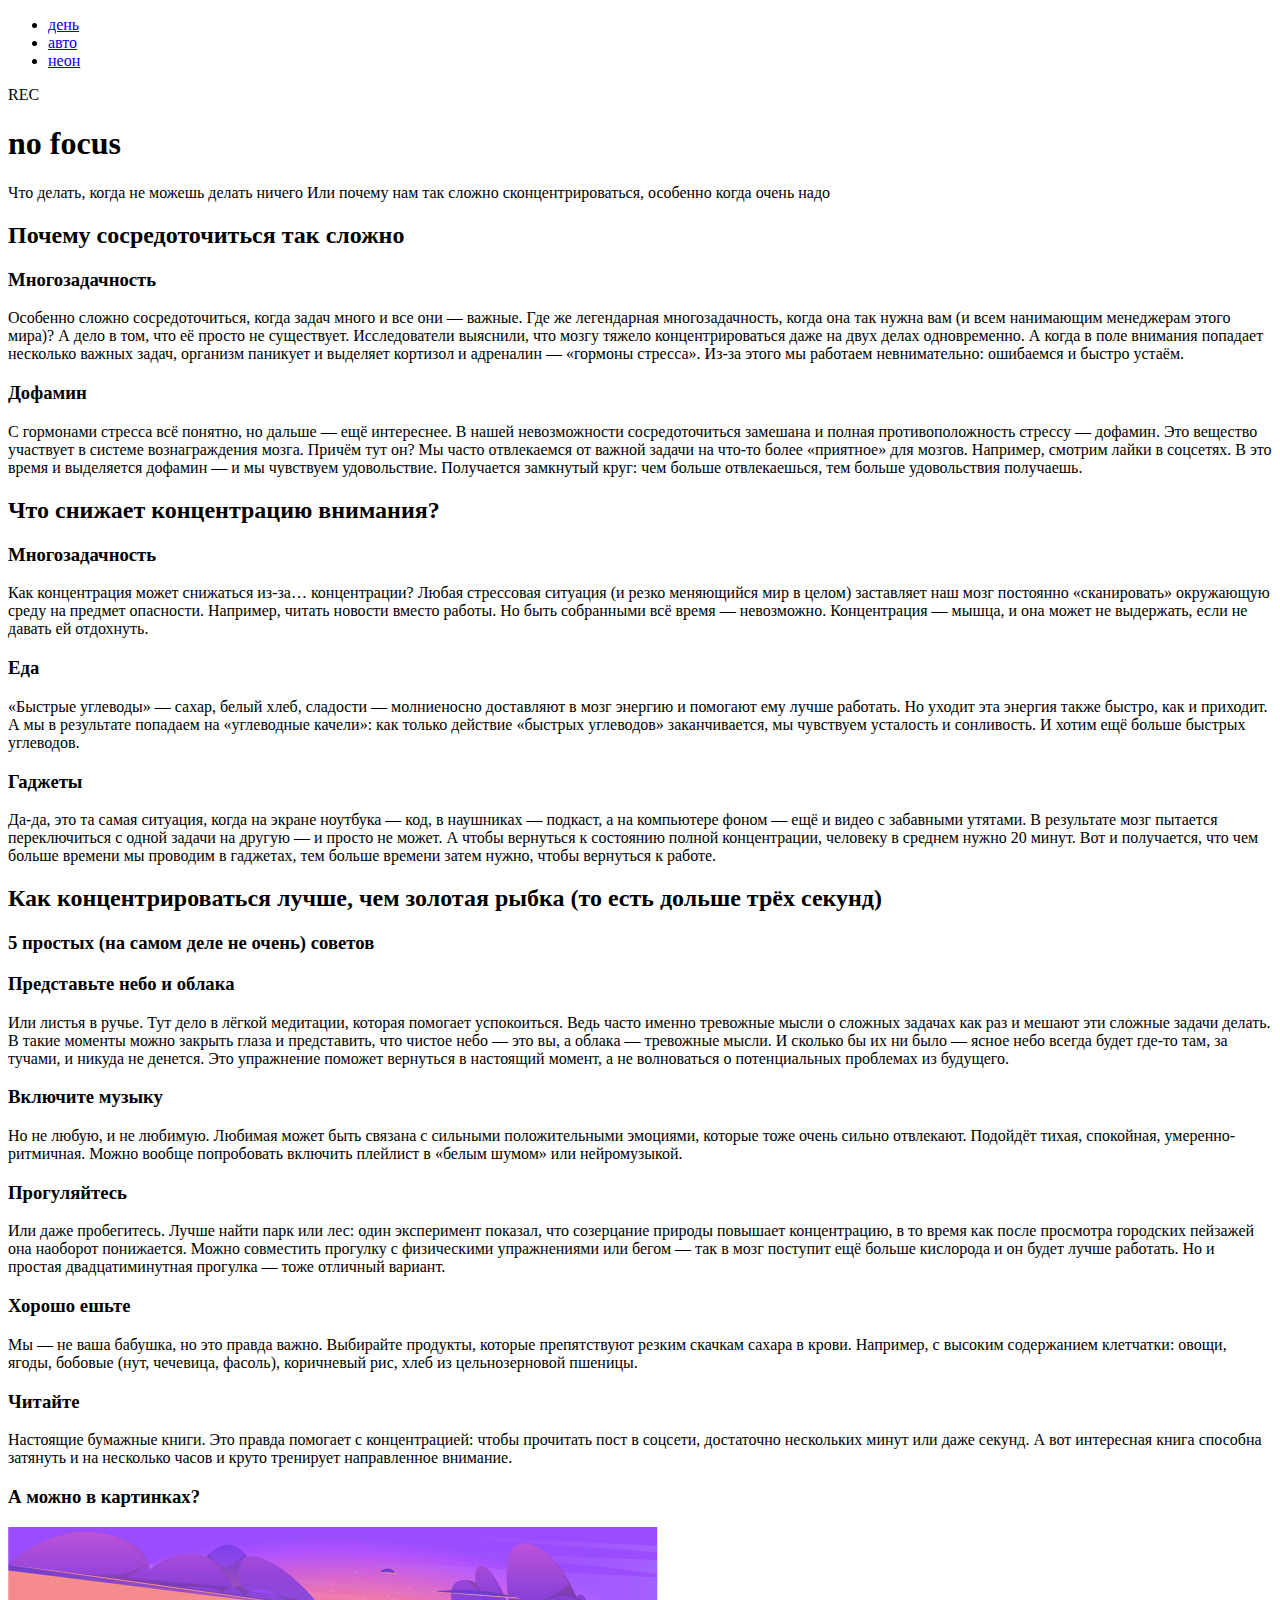
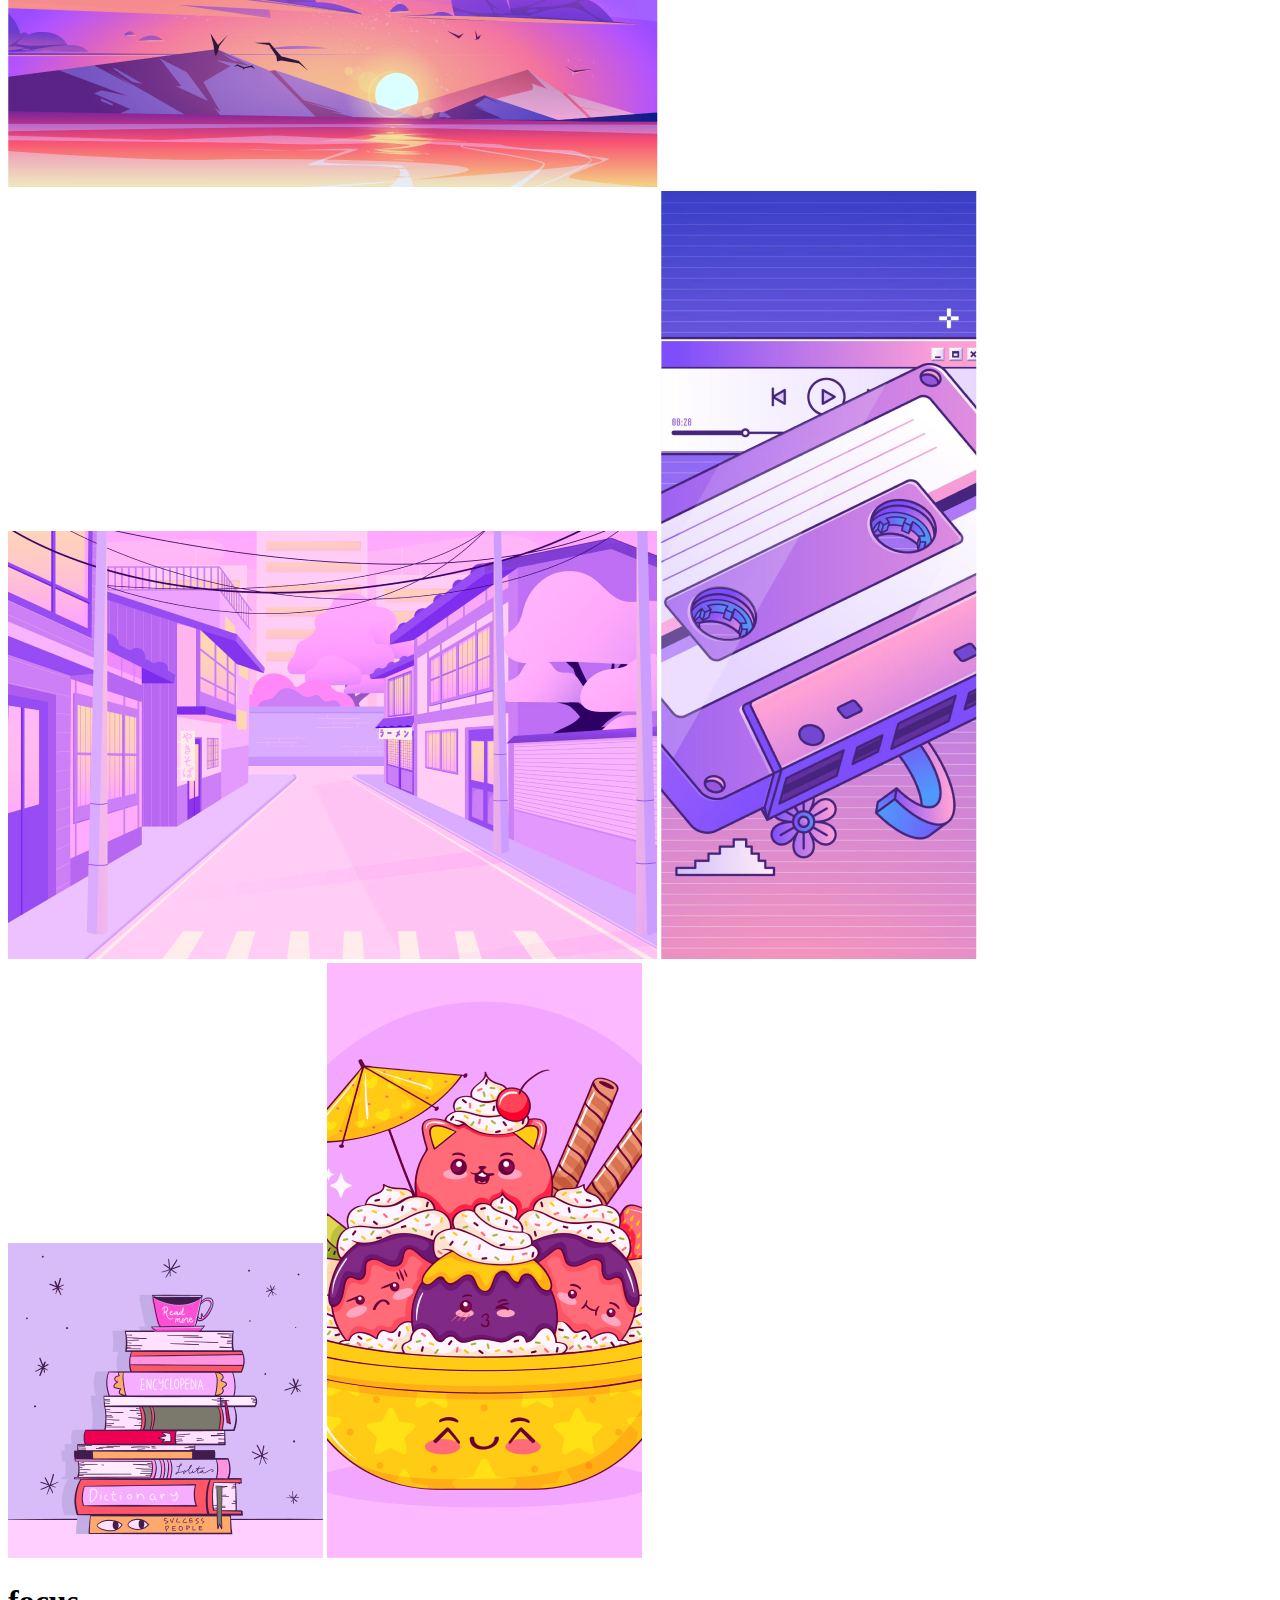
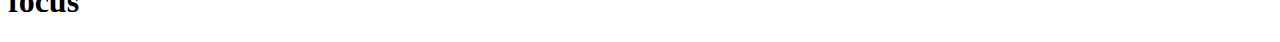
==== source/index.html @ ade1fa84 "add_html_tags" ====
<!DOCTYPE html>
<html lang="ru">
<head>
    <meta charset="UTF-8">
    <meta name="viewport" content="width=device-width, initial-scale=1.0">
    <title>nofocus_main_paiper</title>
  <link rel="stylesheet" href="./style/main_style.css">
</head>
<body>
    <header>
        <div class="header_container">
            <div class="navigathion_container">
                <div class="zero"></div>
                <nav>
                    <ul class="navigathion-conteiner-link">
                        <li class="navigathion-link">
                            <a href="#">день</a>
                        </li>
                        <li class="navigathion-link">
                            <a href="#">авто</a>
                        </li>
                        <li class="navigathion-link">
                            <a href="#">неон</a>
                        </li>
                    </ul>
                </nav>
                <div class="bulb">
                    <p class="bulb-text">REC</p>
                    <div class="bulb-ellips"></div>
                </div>
            </div>
            <div class="title">
                <div class="title-focus h1">
                    <h1>no focus</h1>
                </div>
                <div class="title-text">
                    <p>Что делать, когда не можешь делать ничего Или почему нам так сложно сконцентрироваться, особенно когда очень надо</p>
                </div>
            </div>
        </div>
    </header>

    <main class="why">
        <div class="why_container">
            <div class="title-why h2 titile-block">
                <h2>Почему сосредоточиться так сложно</h2>
            </div>
            <div class="block-row-container">
                <div class="block-row">
                    <div class="h3">
                        <h3>Многозадачность</h3>
                    </div>
                    <div class="text">
                        <p>
                            Особенно сложно сосредоточиться, когда задач много и все они — важные. Где же легендарная многозадачность, когда она так нужна вам (и всем нанимающим менеджерам этого мира)? А дело в том, что её просто не существует. Исследователи выяснили, что мозгу тяжело концентрироваться даже на двух делах одновременно. А когда в поле внимания попадает несколько важных задач, организм паникует и выделяет кортизол и адреналин — «гормоны стресса». Из-за этого мы работаем невнимательно: ошибаемся и быстро устаём.
                        </p>
                    </div>
                </div>
                <div class="block-row">
                    <div class="h3">
                        <h3>Дофамин</h3>
                    </div>
                    <div class="text">
                        <p>С гормонами стресса всё понятно, но дальше — ещё интереснее. В нашей невозможности сосредоточиться замешана и полная противоположность стрессу — дофамин. Это вещество участвует в системе вознаграждения мозга. Причём тут он? Мы часто отвлекаемся от важной задачи на что-то более «приятное» для мозгов. Например, смотрим лайки в соцсетях. В это время и выделяется дофамин — и мы чувствуем удовольствие. Получается замкнутый круг: чем больше отвлекаешься, тем больше удовольствия получаешь.</p>
                    </div>
                </div>
            </div>
        </div>

    </main>


    <section class="cause">
        <div class="cause_container">
            <div class="title-cause h2">
                <h2>Что снижает концентрацию внимания?</h2>
            </div>
            <div class="block-column-container">
                <div class="block-column">
                    <div class="h3">
                        <h3>Многозадачность</h3>
                    </div>
                    <div class="text">
                        <p>Как концентрация может снижаться из-за… концентрации? Любая стрессовая ситуация (и резко меняющийся мир в целом) заставляет наш мозг постоянно «сканировать» окружающую среду на предмет опасности. Например, читать новости вместо работы. Но быть собранными всё время — невозможно. Концентрация — мышца, и она может не выдержать, если не давать ей отдохнуть.</p>
                    </div>
                </div>
                <div class="block-column">
                    <div class="h3">
                        <h3>Еда</h3>
                    </div>
                    <div class="text">
                        <p>«Быстрые углеводы» — сахар, белый хлеб, сладости — молниеносно доставляют в мозг энергию и помогают ему лучше работать. Но уходит эта энергия также быстро, как и приходит. А мы в результате попадаем на «углеводные качели»: как только действие «быстрых углеводов» заканчивается, мы чувствуем усталость и сонливость. И хотим ещё больше быстрых углеводов.</p>
                    </div>
                </div>
                <div class="block-column">
                    <div class="h3">
                        <h3>Гаджеты</h3>
                    </div>
                    <div class="text">
                        <p>Да-да, это та самая ситуация, когда на экране ноутбука — код, в наушниках — подкаст, а на компьютере фоном — ещё и видео с забавными утятами. В результате мозг пытается переключиться с одной задачи на другую — и просто не может. А чтобы вернуться к состоянию полной концентрации, человеку в среднем нужно 20 минут. Вот и получается, что чем больше времени мы проводим в гаджетах, тем больше времени затем нужно, чтобы вернуться к работе.</p>
                    </div>
                </div>
            </div>
        </div>
    </section>

    <section class="how">
        <div class="how_container">
            <div class="title-how h2 titile-block">
                <h2>Как концентрироваться лучше, чем золотая рыбка (то есть дольше трёх секунд)</h2>
            </div>
            <div class="block-row-container">
                <div class="adviсe h3 ">
                    <h3>5 простых (на самом деле не очень) советов</h3>
                </div>
                <div class="block-row">
                    <div class="h3">
                        <h3>Представьте небо и облака</h3>
                    </div>
                    <div class="text">
                        <p>Или листья в ручье. Тут дело в лёгкой медитации, которая помогает успокоиться. Ведь часто именно тревожные мысли о сложных задачах как раз и мешают эти сложные задачи делать. В такие моменты можно закрыть глаза и представить, что чистое небо — это вы, а облака — тревожные мысли. И сколько бы их ни было — ясное небо всегда будет где-то там, за тучами, и никуда не денется. Это упражнение поможет вернуться в настоящий момент, а не волноваться о потенциальных проблемах из будущего.</p>
                    </div>
                </div>
                <div class="block-row">
                    <div class="h3">
                        <h3>Включите музыку</h3>
                    </div>
                    <div class="text">
                        <p>Но не любую, и не любимую. Любимая может быть связана с сильными положительными эмоциями, которые тоже очень сильно отвлекают. Подойдёт тихая, спокойная, умеренно-ритмичная. Можно вообще попробовать включить плейлист в «белым шумом» или нейромузыкой.</p>
                    </div>
                </div>
                <div class="block-row">
                    <div class="h3">
                        <h3>Прогуляйтесь</h3>
                    </div>
                    <div class="text">
                        <p>Или даже пробегитесь. Лучше найти парк или лес: один эксперимент показал, что созерцание природы повышает концентрацию, в то время как после просмотра городских пейзажей она наоборот понижается. Можно совместить прогулку с физическими упражнениями или бегом — так в мозг поступит ещё больше кислорода и он будет лучше работать. Но и простая двадцатиминутная прогулка — тоже отличный вариант.</p>
                    </div>
                </div>
                <div class="block-row">
                    <div class="h3">
                        <h3>Хорошо ешьте</h3>
                    </div>
                    <div class="text">
                        <p>Мы — не ваша бабушка, но это правда важно. Выбирайте продукты, которые препятствуют резким скачкам сахара в крови. Например, с высоким содержанием клетчатки: овощи, ягоды, бобовые (нут, чечевица, фасоль), коричневый рис, хлеб из цельнозерновой пшеницы.</p>
                    </div>
                </div>
                <div class="block-row">
                    <div class="h3">
                        <h3>Читайте</h3>
                    </div>
                    <div class="text">
                        <p>Настоящие бумажные книги. Это правда помогает с концентрацией: чтобы прочитать пост в соцсети, достаточно нескольких минут или даже секунд. А вот интересная книга способна затянуть и на несколько часов и круто тренирует направленное внимание.</p>
                    </div>
                </div>
            </div>
        </div>

    </section>



    <section class="gallery">
        <div class=" gallery_container">
            <div class="h3">
                <h3>А можно в картинках?</h3>
            </div>
            <div class="gallery-container-img">
                <img src="./img/gallery_img_1.jpg" alt="">
                <img src="./img/gallery_img_2.jpg" alt="">
                <img src="./img/gallery_img_3.jpg" alt="">
                <img src="./img/gallery_img_4.jpg" alt="">
                <img src="./img/gallery_img_5.jpg" alt="">
            </div>
        </div>
    </section>
    <footer>
        <div class="title_container">
            <div class="title-focus h1">
                <h1>focus</h1>
            </div>
        </div>
    </footer>
</body>
</html>
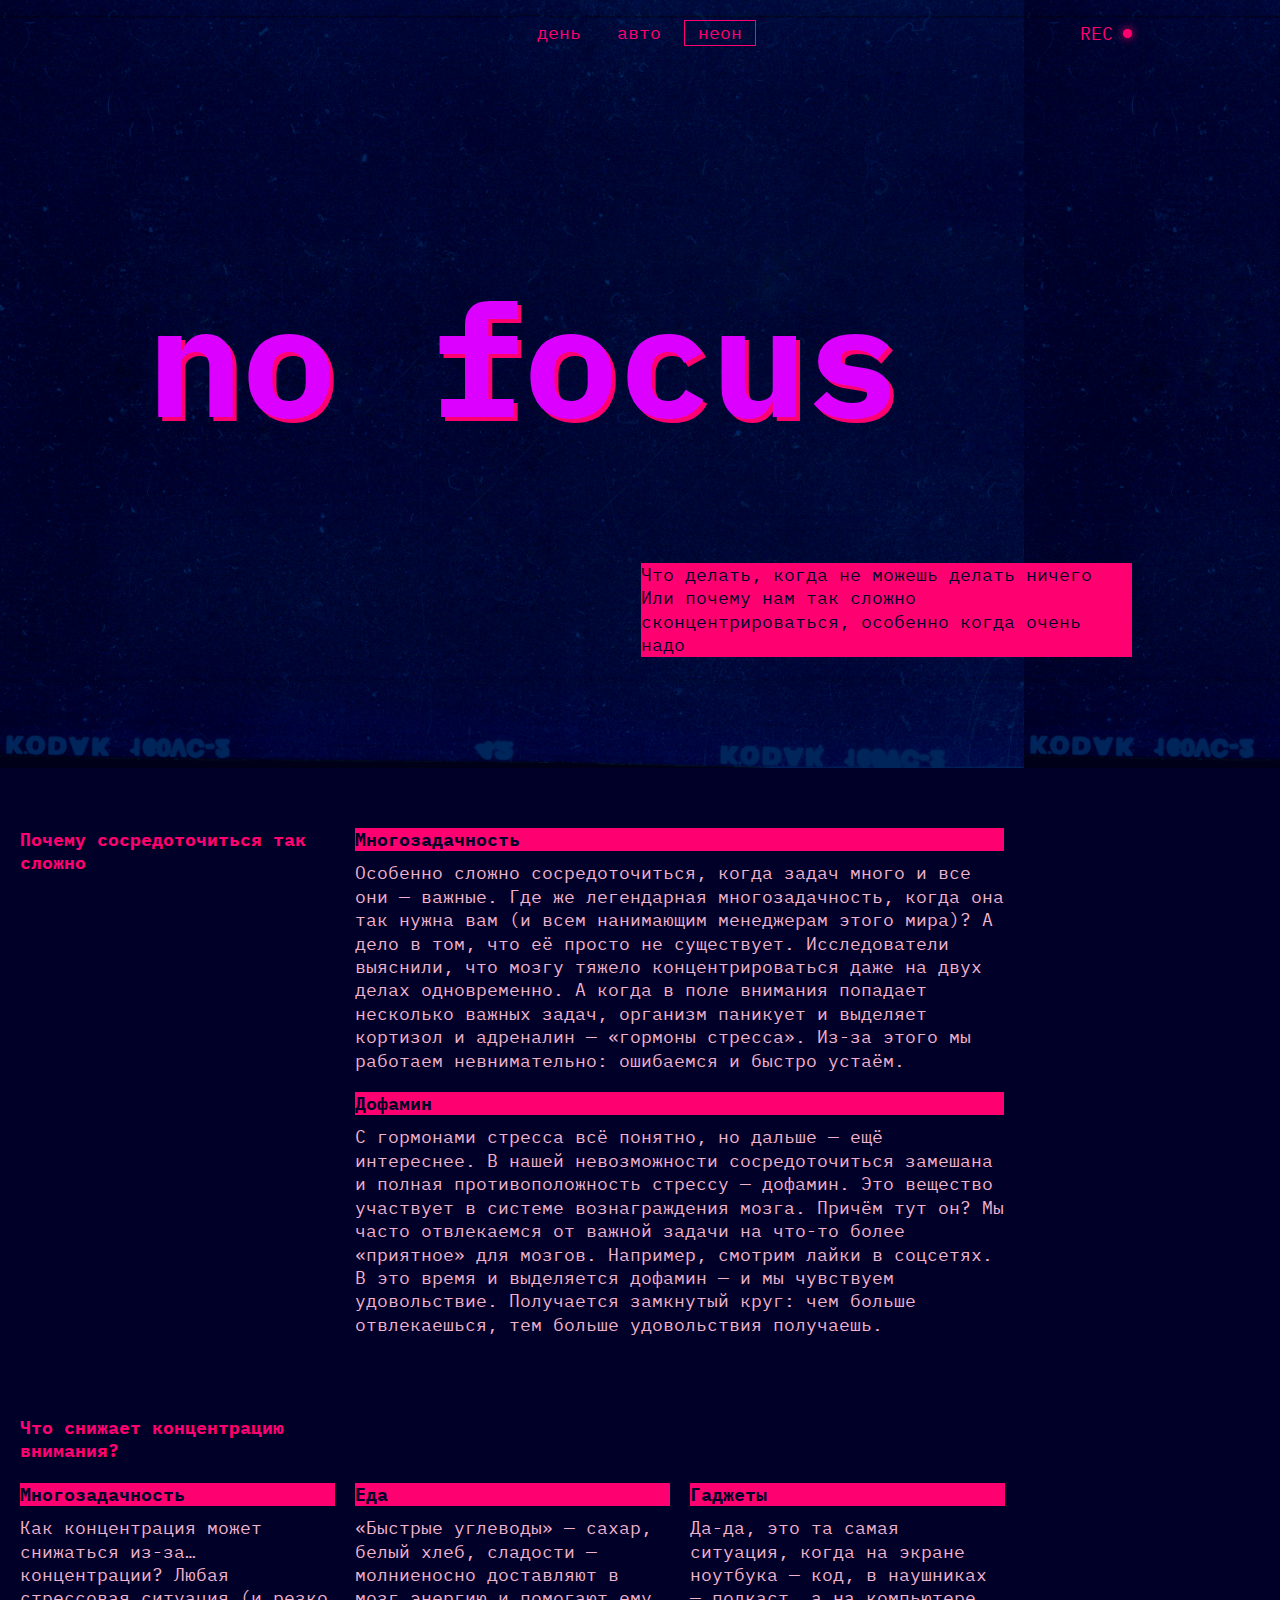
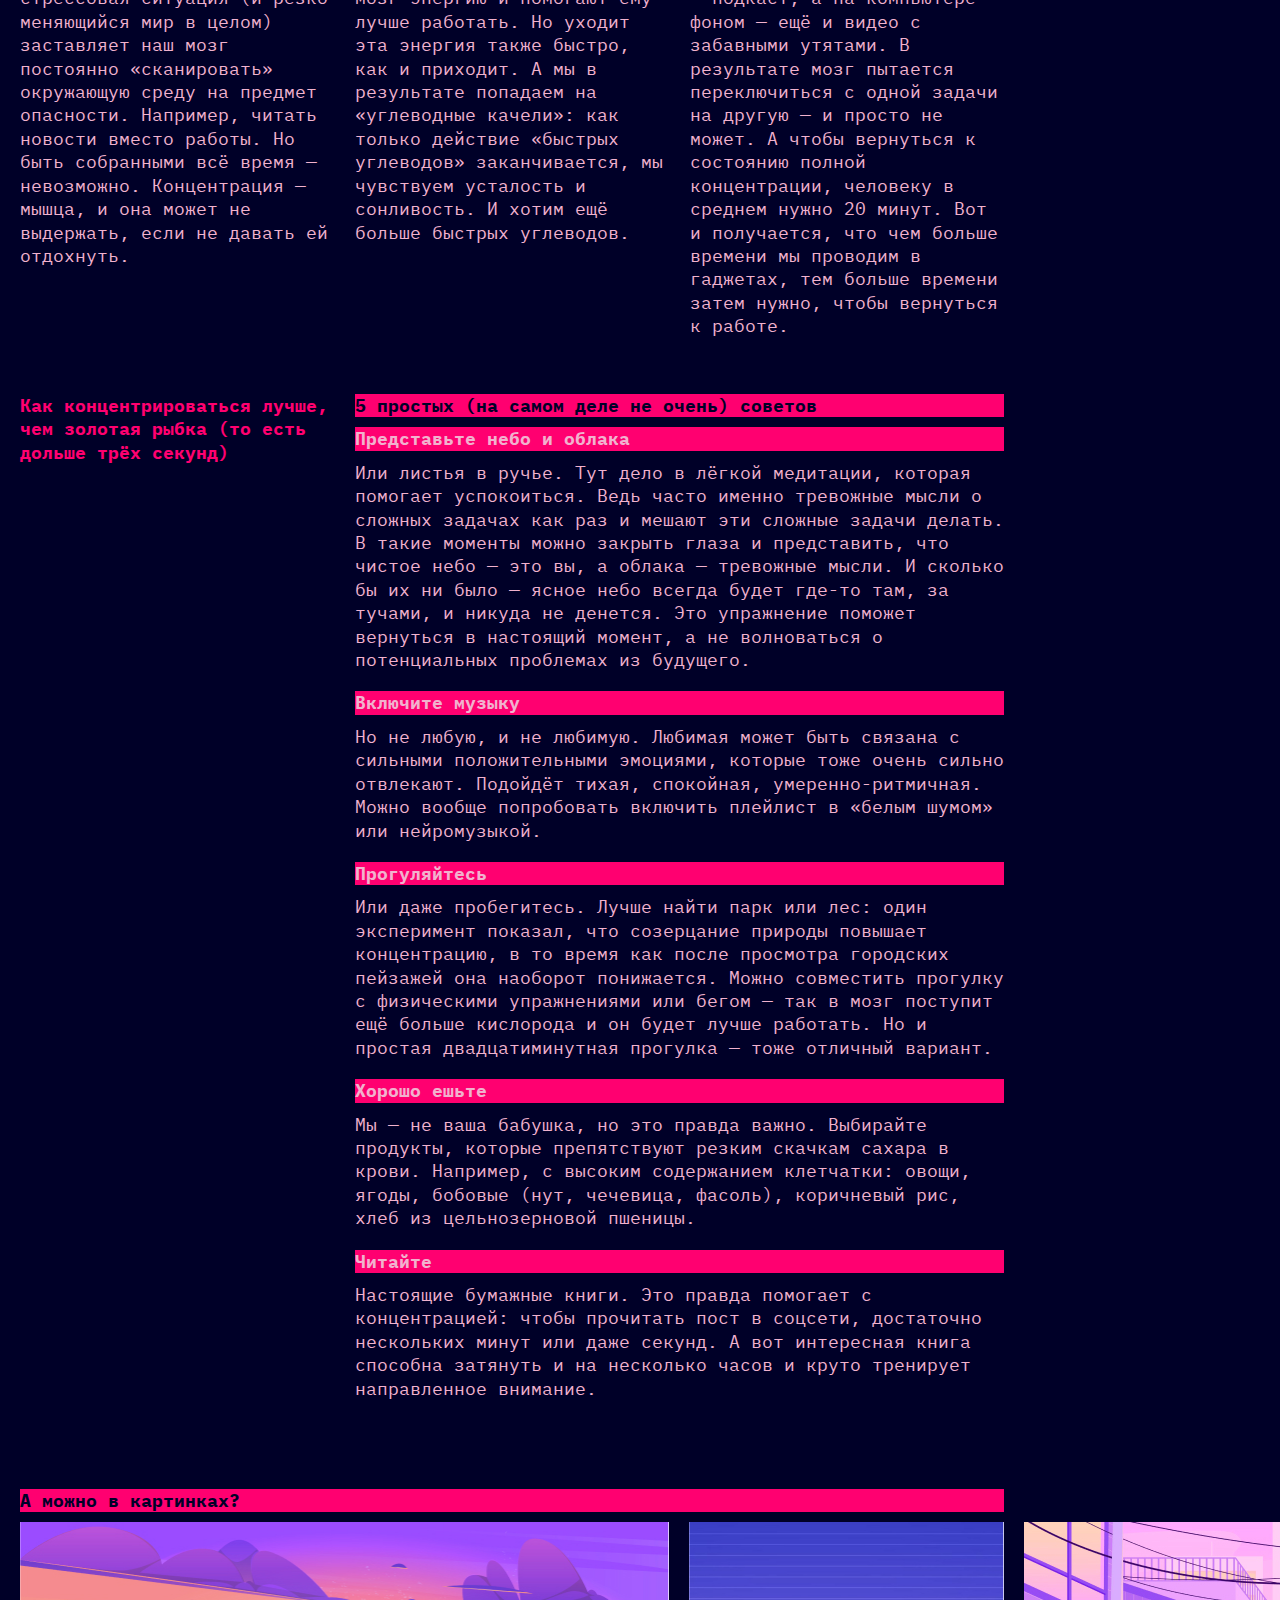
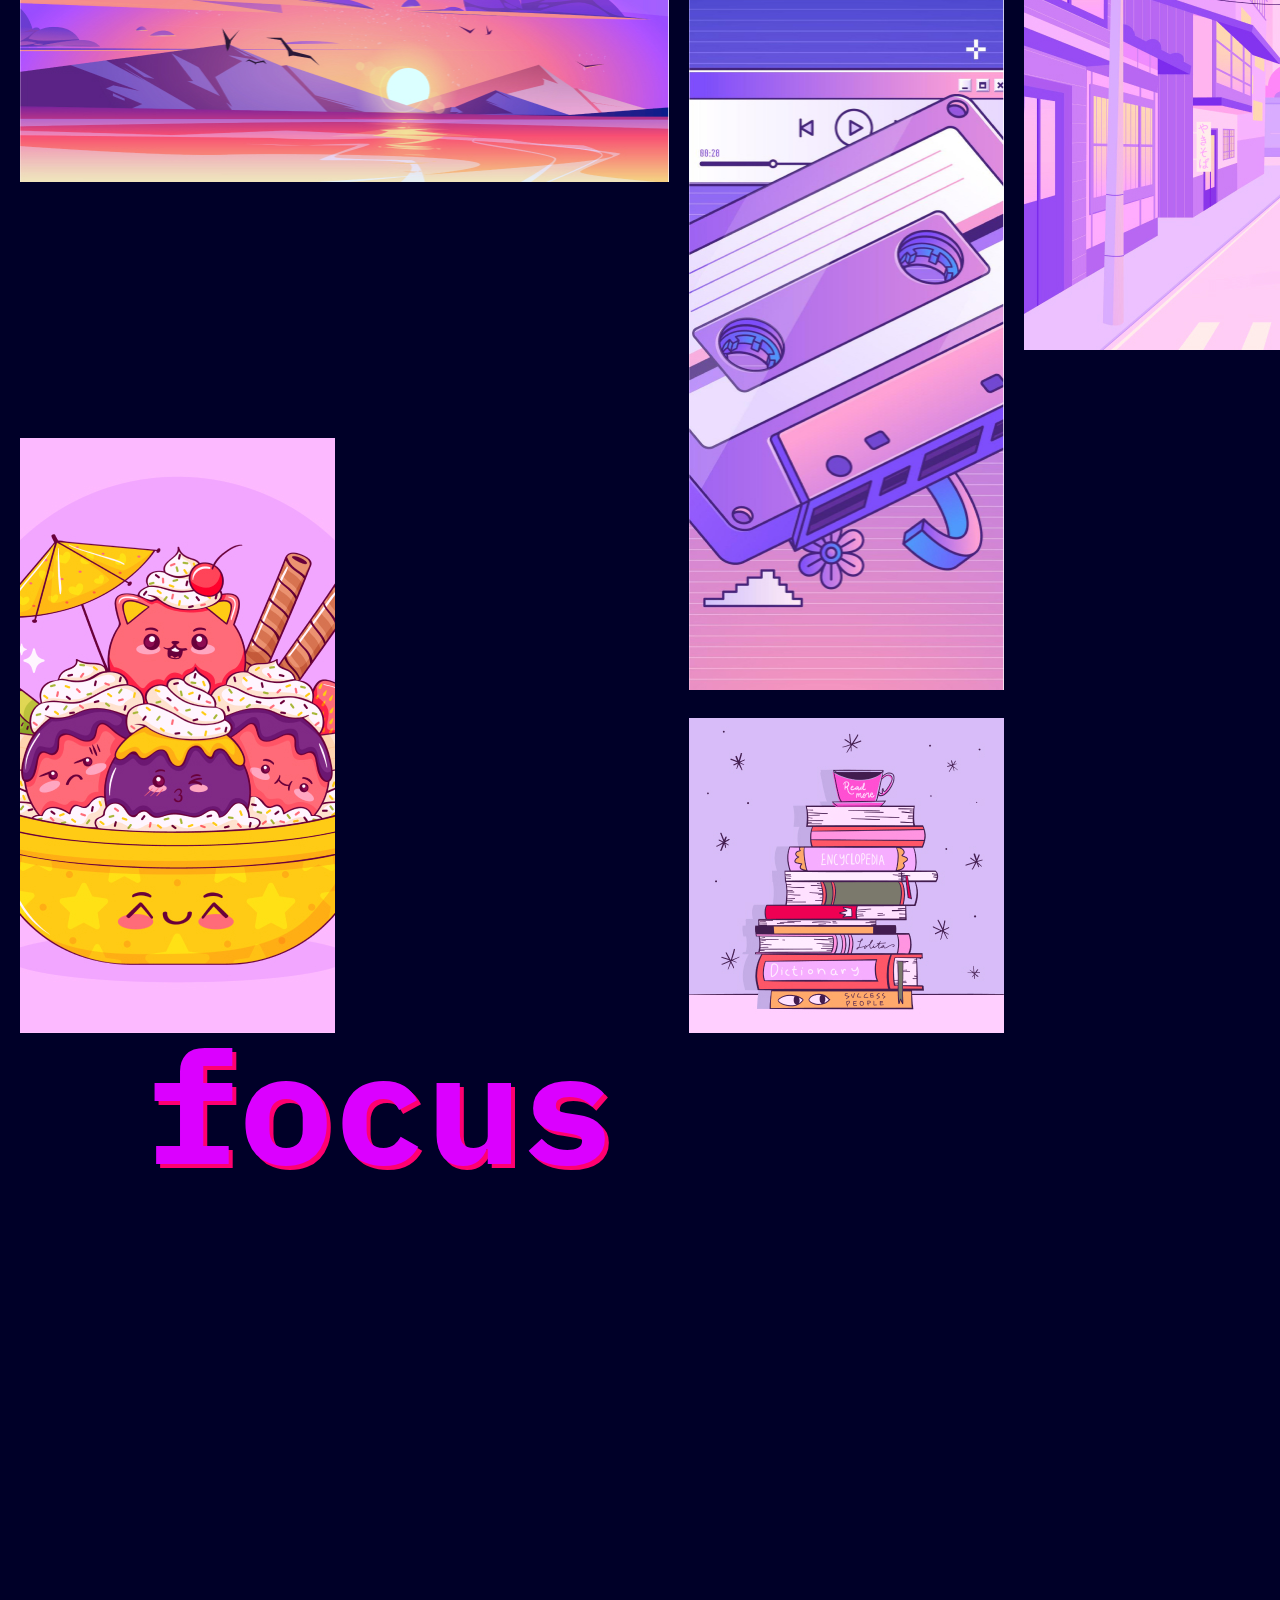
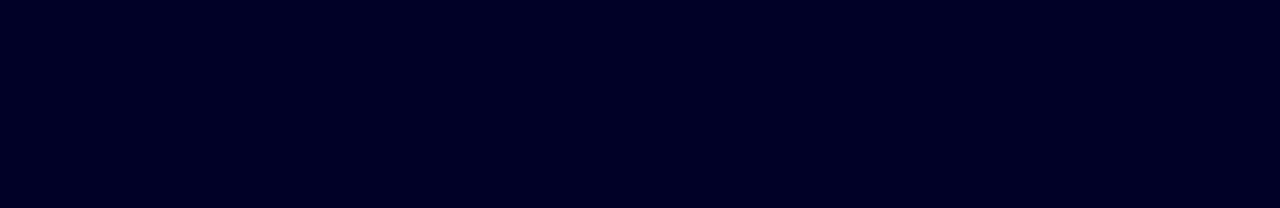
==== commit 157131fd: "add_active_link" ====
--- a/source/index.html
+++ b/source/index.html
@@ -19,7 +19,7 @@
                         <li class="navigathion-link">
                             <a href="#">авто</a>
                         </li>
-                        <li class="navigathion-link">
+                        <li class="navigathion-link active_link ">
                             <a href="#">неон</a>
                         </li>
                     </ul>
--- a/source/style/main_style.css
+++ b/source/style/main_style.css
@@ -0,0 +1,326 @@
+:root {
+    --background-color: #000028;
+    --background-color-title: #FF0070;
+    --text-color-h1: #DB00FF;
+    --text-color-h2: #FF0070;
+    --text-color-h3: #000028;
+    --text-color-p: #F1B2CE;
+  
+  }
+  
+@font-face {
+    font-weight: 700;
+    font-family: IBMPlexMono;
+    src: url("../fonts/IBMPlexMono-Bold.ttf");
+}
+@font-face {
+    font-weight: 400;
+    font-family: IBMPlexMono;
+    src: url("../fonts/IBMPlexMono-Regular.ttf");
+}
+html {
+    margin: 0;
+    padding: 0;
+  } 
+  body {
+    font-family: IBMPlexMono;
+    font-weight: 400;
+    font-size: 18px;
+    
+    line-height: 1.3em;
+    margin: 0;
+    padding: 0;
+    background-color: var(--background-color);
+  }
+  header {
+    display: flex;
+    align-items: center;
+    justify-content: center;
+    width: 100%;
+    height: 768px;
+    background-image: url("../img/cover-image-dark.svg");
+  }
+  .header_container {
+    width: 1024px;
+    height: 100%;
+    padding: 20px;
+    box-sizing: border-box;
+  }
+  .why {
+    width: 100%;
+    max-width: 1024px;
+    height: 608px;
+    padding: 60px 20px 40px 20px;
+    box-sizing: border-box;
+    background-color: var(--background-color);
+  }
+  .cause {
+    width: 1024px;
+    height: 578px;
+    box-sizing: border-box;
+    background-color: var(--background-color);
+    padding: 40px 20px 40px 20px;
+  }
+  .how {
+    width: 100%;
+    max-width: 1024px;
+    height: 1095px;
+    box-sizing: border-box;
+    background-color: var(--background-color);
+    padding: 40px 20px 40px 20px ;
+  }
+  .gallery {
+    width: 1024px;
+    height: 1191px;
+    box-sizing: border-box;
+    background-color: var(--background-color);
+    padding: 40px 20px 40px 20px ;
+  }
+  footer {
+    width: 100%;
+    max-width: 1024px;
+    height: 768px;
+    box-sizing: border-box;
+    background-color: var(--background-color);
+  }
+  
+  ul, li {
+    list-style-type: none;
+    margin: 0;
+    padding: 0;
+    box-sizing: border-box;
+  }
+  a {
+    margin: 0;
+    padding: 0;
+    border: 0;
+    text-decoration: none;
+  }
+  h1 {
+    font-weight: 700;
+    font-size: 157px;
+    line-height: 0.5em;
+    text-shadow: 4px 4px #FF0070;
+    color: var(--text-color-h1);
+    margin: 0;
+    padding: 0;
+  }
+  h2 {
+    font-weight: 700;
+    font-size: 18px;
+    color: var(--text-color-h2);
+    margin: 0;
+    padding: 0;
+  }
+  h3 {
+    font-weight: 700;
+    font-size: 18px;
+    color: var(--text-color-h3);
+    background-color: var(--background-color-title);
+    margin: 0;
+  }
+  p {
+    margin: 0;
+    padding: 0;
+    color: var(--text-color-p);
+    font-size: 18px;
+    font-weight: 400;
+    line-height: 23.4px; /* 130% */
+  }
+  .h3 {
+    padding-bottom: 10px;
+  }
+  .active_link {
+    box-sizing: border-box;
+    border: 1px solid #FF0070;
+
+  }
+  
+  .navigathion_container {
+    display: flex;
+    justify-content: space-between;
+  }
+  .navigathion-conteiner-link {
+    display: flex;
+    gap: 10px;
+  }
+  .navigathion-link {
+    display: inline-flex;
+    height: 26px;
+    justify-content: center;
+    align-items: center;
+    flex-shrink: 0;
+  }
+  .navigathion-link > a {
+    color: var(--text-color-h2);
+    font-size: 18px;
+    font-weight: 400;
+    line-height: 18px;
+    padding: 0 13px; 
+  }
+  .zero {
+    width: 52px;
+  }
+  .bulb {
+    display: flex;
+    align-items: center;
+    gap: 10px;
+  }
+  .bulb > p {
+    font-size: 18px;
+    font-weight: 400;
+    line-height: 25px;
+    color: #FF0070;
+  }
+  .bulb-ellips{
+    display: block;
+    height: 9px;
+    width: 9px;
+    background-color: var(--background-color-title);
+    filter: drop-shadow(0px 0px 4px #FF0070);
+    border-radius: 50%;
+  }
+  .title-focus {
+    display: block;
+    margin-top: 273px;
+    margin-bottom: 114px;
+    width: 759px;
+    height: 130px;
+  
+  } 
+  .title-text {
+    width: 491px;
+    margin-left: auto;
+    justify-content: end;
+    display: block;
+    background-color: var(--text-color-h2);
+  }
+  .title-text > p {
+    color: var(--text-color-h3);
+  }
+  
+  
+  
+  .why_container {
+    display: flex;
+    flex-direction: column;
+    flex-wrap: wrap;
+    width: 100%;
+    height: 100%;
+  }
+  .titile-block {
+    display: flex;
+    width: 34%;
+    flex: 1;
+    align-self: stretch;
+  }
+  .block-row-container {
+    width: 66%;
+    flex: 1;
+  }
+  .block-row {
+    margin-bottom: 20px;
+  }
+  .block-row:last-child {
+    margin-bottom: 0px;
+  }
+  .block-row > .h3 > h3 {
+    color: var(--text-color-h3);
+  }
+  
+  
+  
+  .cause_container {
+    width: 100%;
+    height: 100%;
+  }
+  .title-cause {
+    display: inline-block;
+    max-width: 32%;
+    margin-bottom: 20px;
+  
+  }
+  .block-column-container {
+    width: 100%;
+    height: 100%;
+    display: flex;
+    flex-direction: column;
+    flex-wrap: wrap;
+    gap: 20px;
+  }
+  .block-column {
+    width: 32%;
+  }
+  
+  
+  
+  .how_container {
+    display: flex;
+    flex-direction: column;
+    flex-wrap: wrap;
+    width: 100%;
+    height: 100%;
+  }
+  .how > .how_container > .block-row-container > .block-row > .h3 > h3 {
+    color: var(--text-color-p);
+  }
+  
+  
+  .gallery_container {
+    width: 100%;
+    height: 100%;
+  }
+  .gallery-container-img {
+    width: 100%;
+    height: 100%;
+    display: flex;
+    flex-direction: column;
+    justify-content: space-between;
+    flex-wrap: wrap;
+    gap: 20px;
+  }
+  .gallery-container-img > img:nth-child(1) {
+    order: 1;
+    width: 649px;
+    height: 260px;
+  }
+  .gallery-container-img > img:nth-child(2) {
+    order: 5;
+    width: 649px;
+    height: 428px;
+  }
+  .gallery-container-img > img:nth-child(3) {
+    order: 3;
+    width: 315px;
+    height: 768px;
+  }
+  .gallery-container-img > img:nth-child(4) {
+    order: 4;
+    width: 315px;
+    height: 315px;
+  }
+  .gallery-container-img > img:nth-child(5) {
+    order: 2;
+    width: 315px;
+    height: 595px;
+  }
+  
+  
+  
+  
+  
+  
+  .title-container {
+    width: 100%;
+    height: 100%;
+    display: flex;
+    align-items: center;
+  }
+  .title_container > .title-focus {
+    display: flex;
+    margin: 0;
+    justify-content: center;
+    align-items: center;
+  
+  }
+  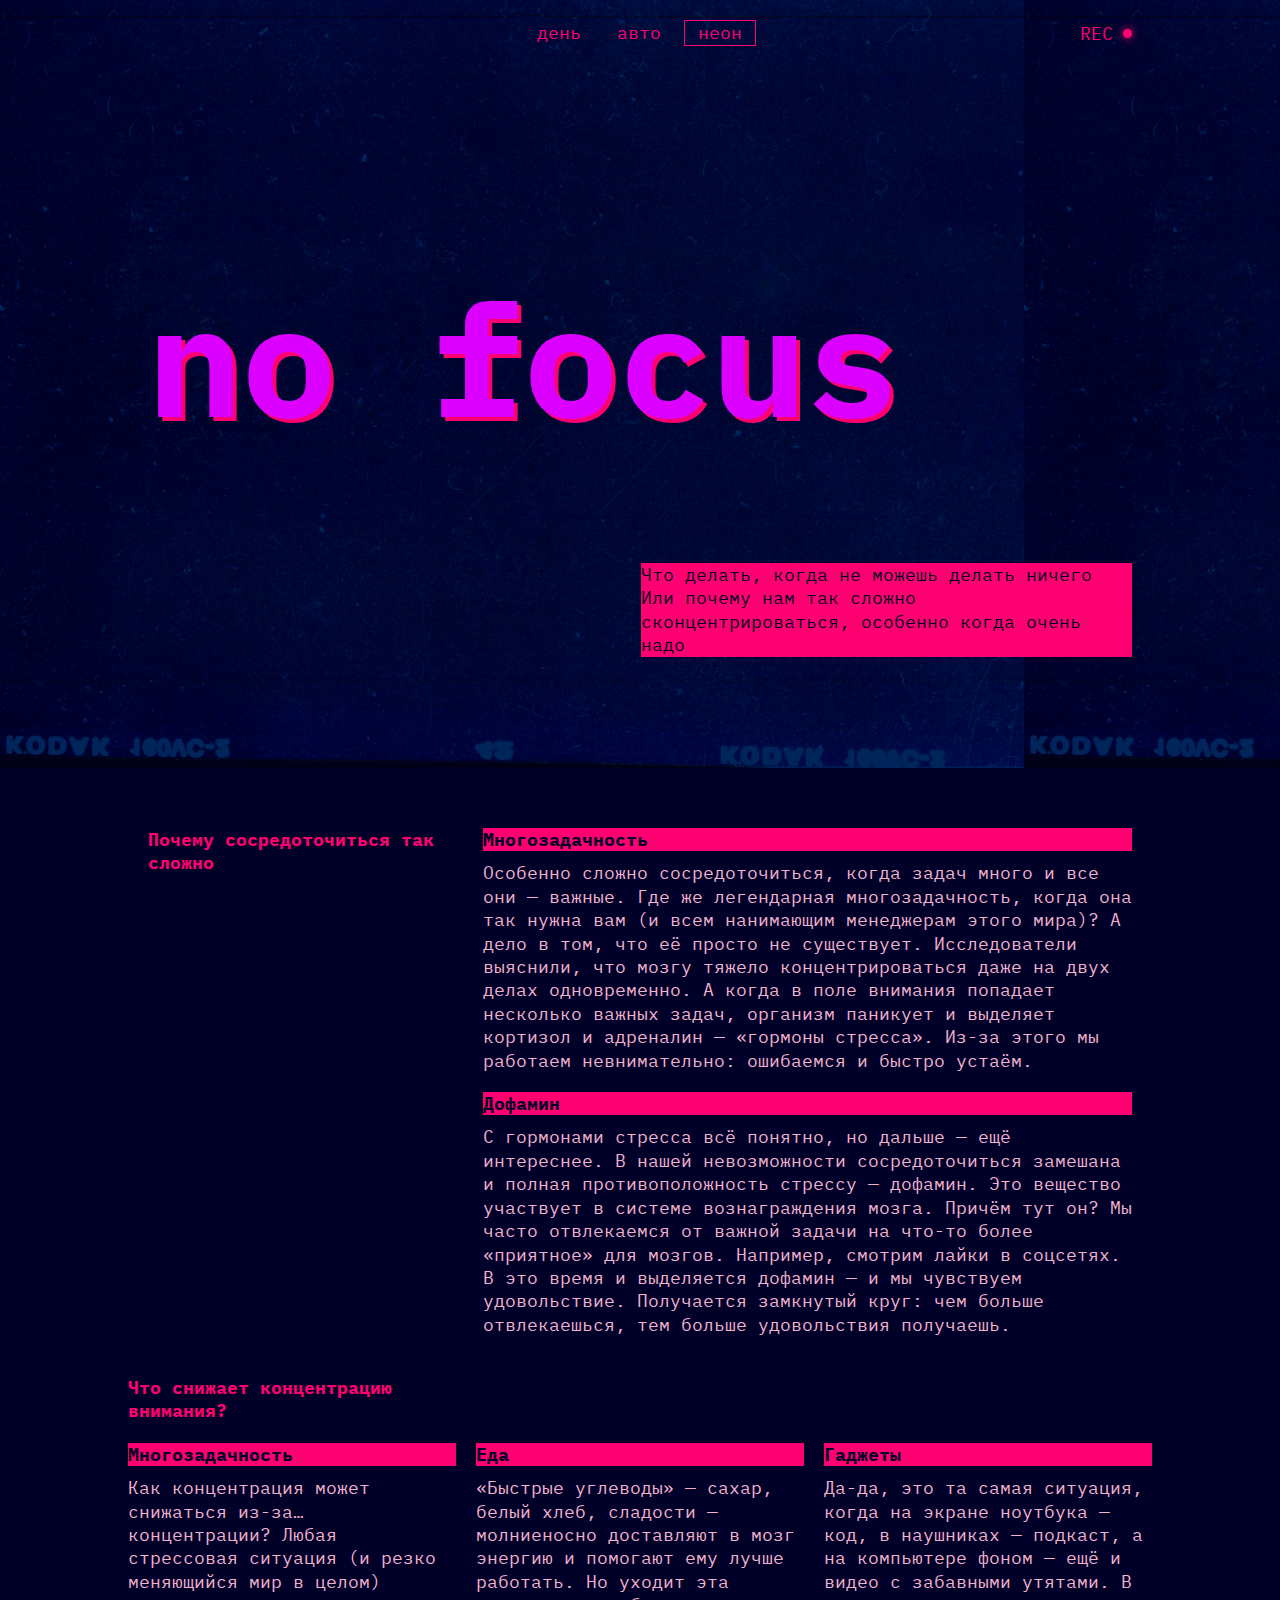
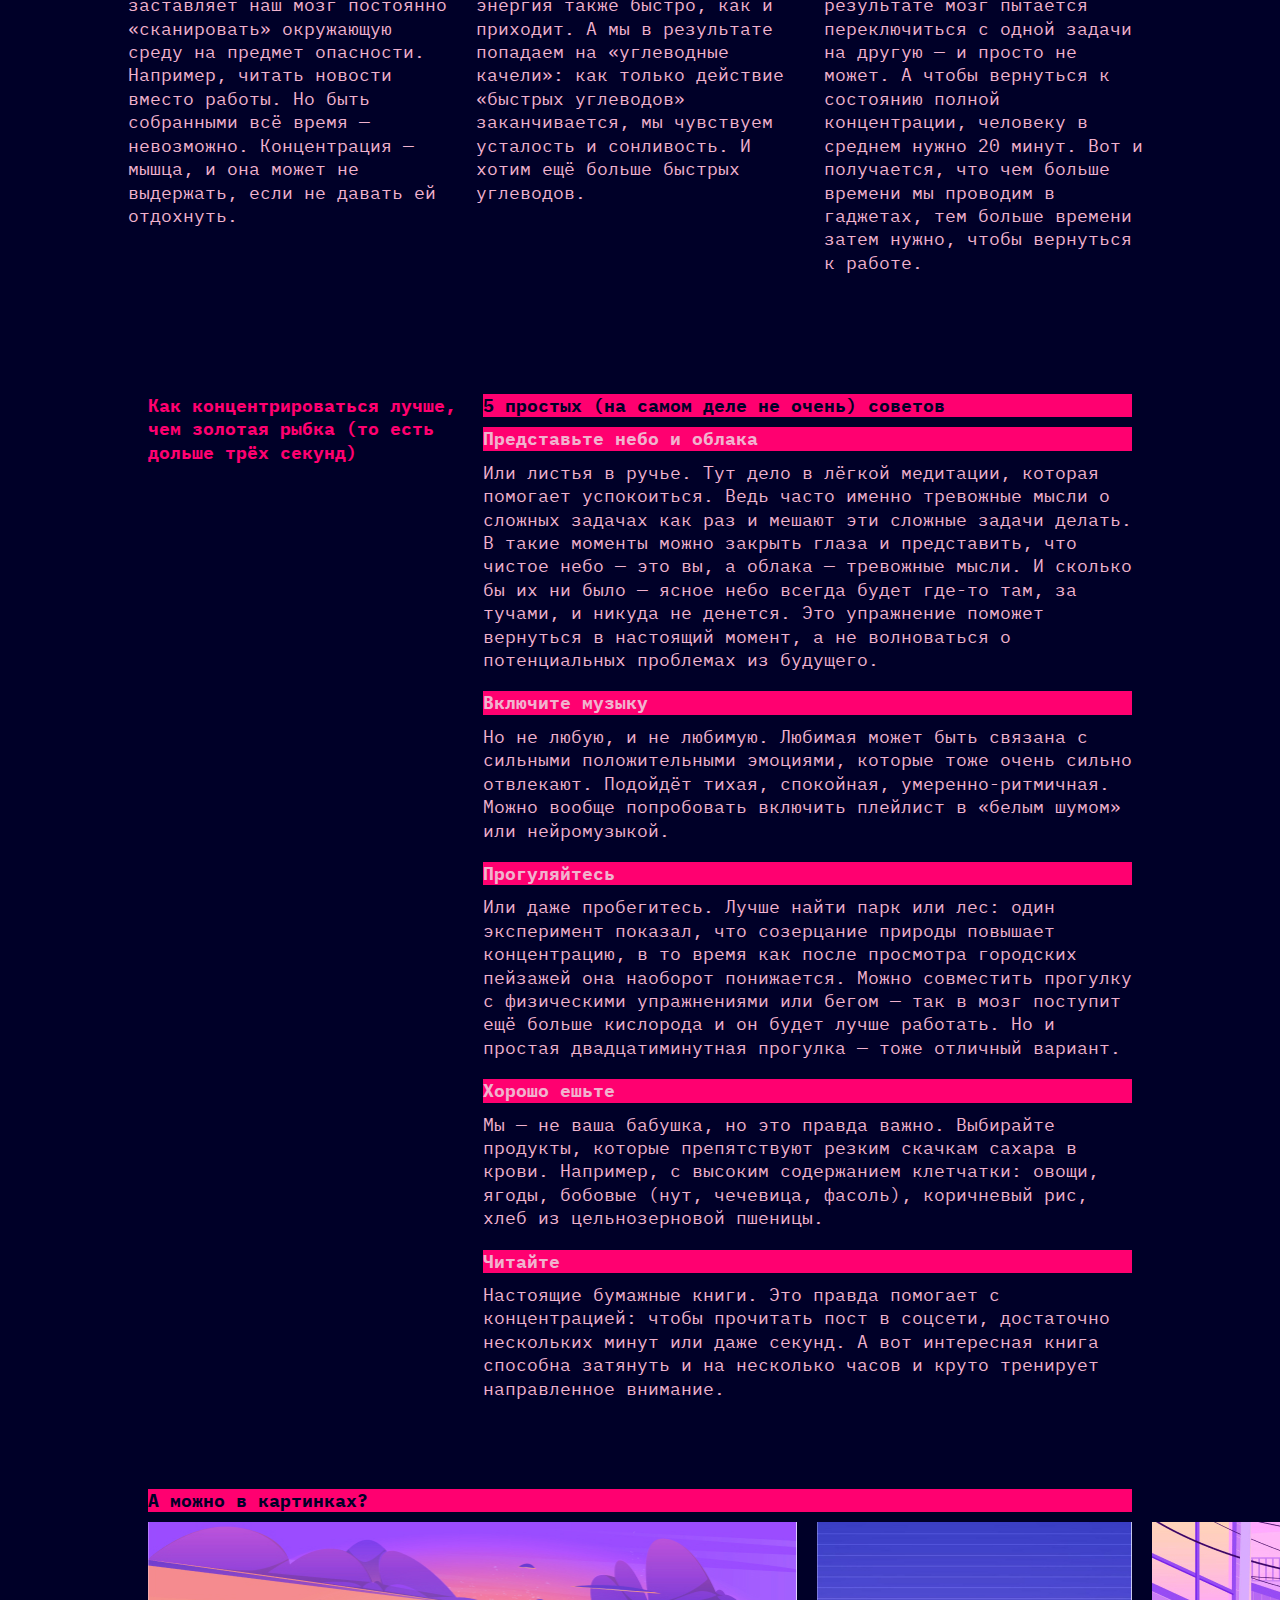
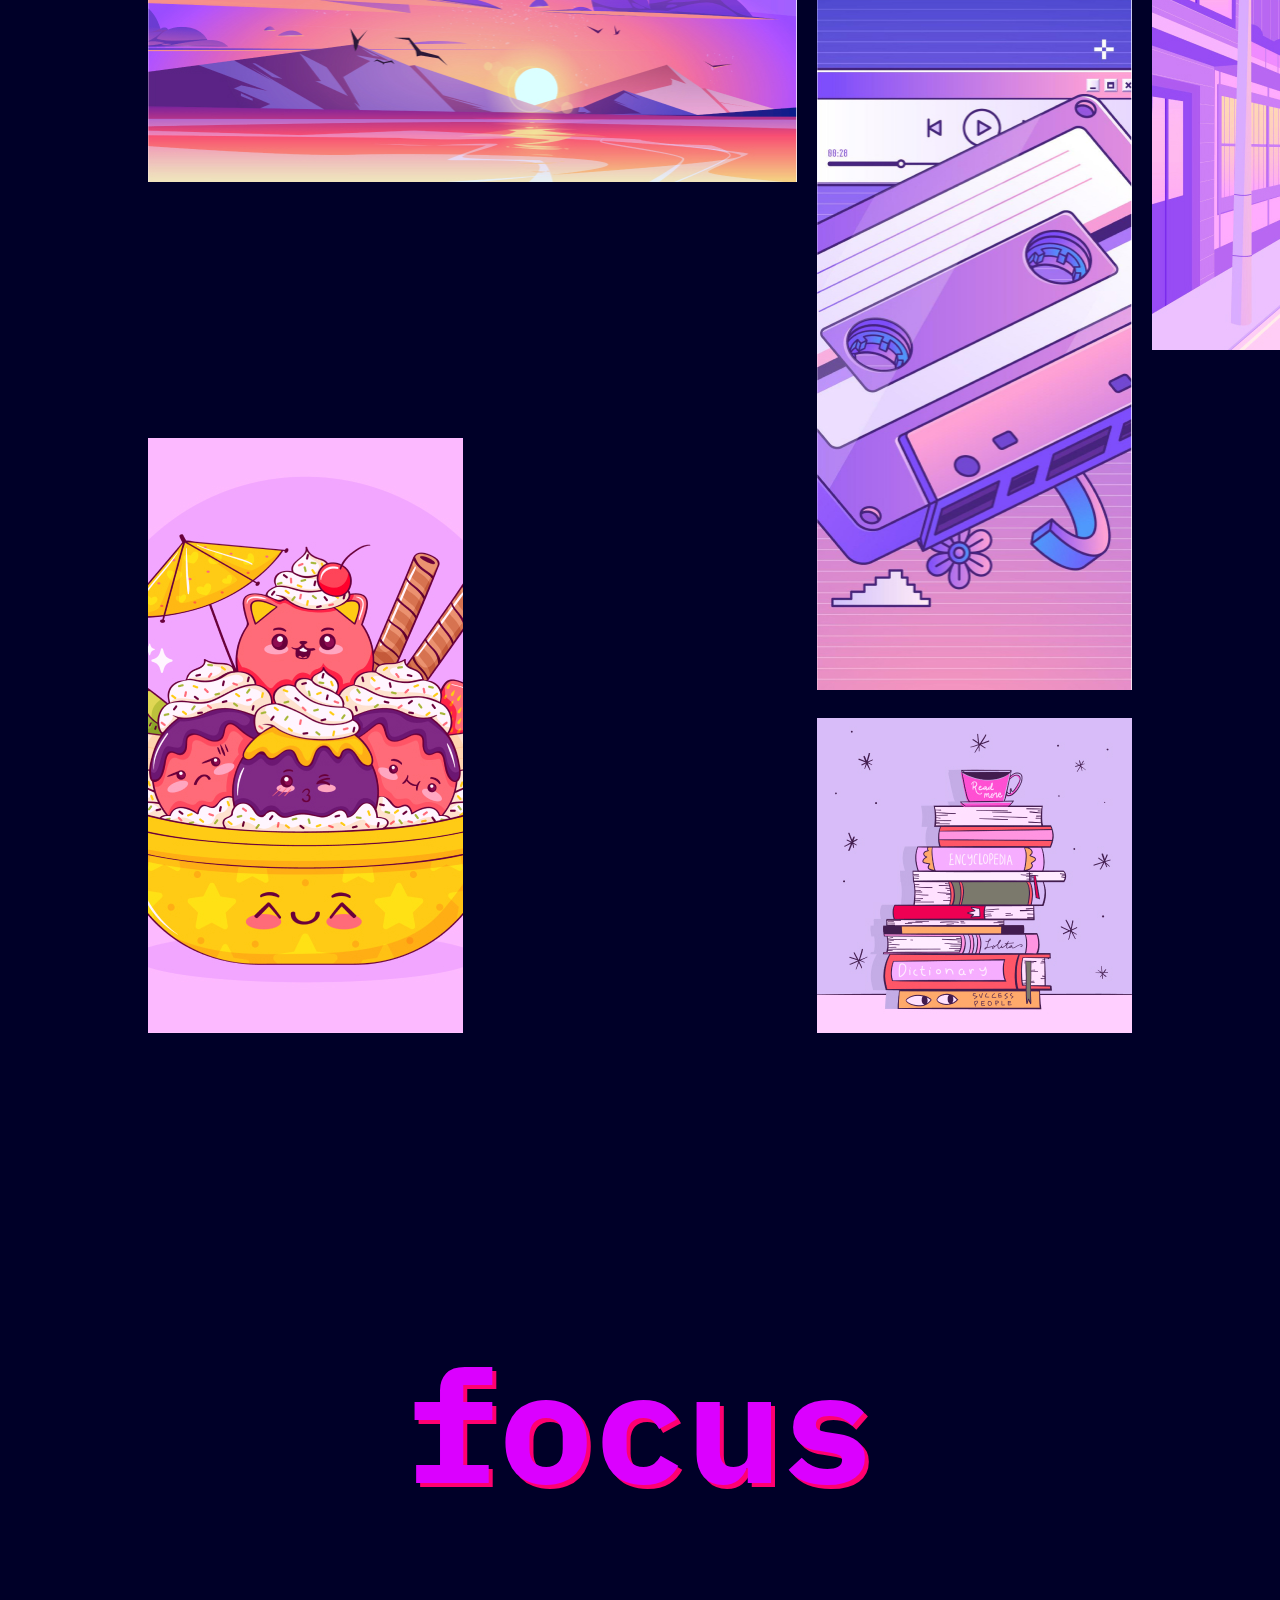
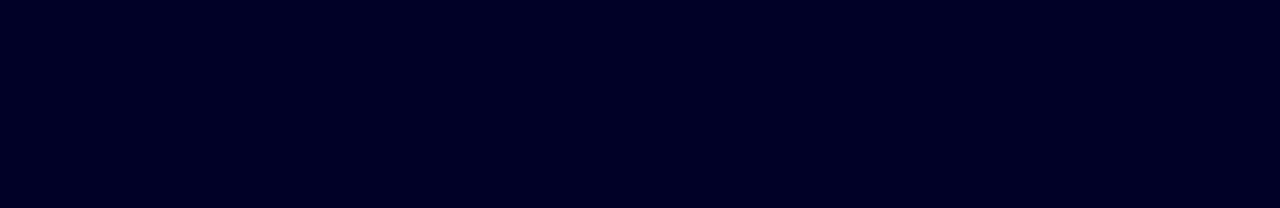
==== commit 7b477ec3: "fixed_center_list" ====
--- a/source/index.html
+++ b/source/index.html
@@ -175,9 +175,11 @@
         </div>
     </section>
     <footer>
-        <div class="title_container">
-            <div class="title-focus h1">
-                <h1>focus</h1>
+        <div class="footer_container">
+            <div class="title_container">
+                <div class="title-focus h1">
+                    <h1>focus</h1>
+                </div>
             </div>
         </div>
     </footer>
--- a/source/style/main_style.css
+++ b/source/style/main_style.css
@@ -47,48 +47,91 @@
     box-sizing: border-box;
   }
   .why {
-    width: 100%;
+    display: flex;
+    align-items: center;
+    justify-content: center;
+    width: 100%;
+    height: 608px;
+    box-sizing: border-box;
+    background-color: var(--background-color);
+    
+  }
+  .why_container {
     max-width: 1024px;
     height: 608px;
     padding: 60px 20px 40px 20px;
     box-sizing: border-box;
-    background-color: var(--background-color);
-  }
+  }
+
   .cause {
-    width: 1024px;
+    display: flex;
+    align-items: center;
+    justify-content: center;
     height: 578px;
-    box-sizing: border-box;
-    background-color: var(--background-color);
+    width: 100%;
+    box-sizing: border-box;
+    background-color: var(--background-color);
+  }
+  .cause_container {
+    max-width: 1024px;
+    height: 100%;
     padding: 40px 20px 40px 20px;
   }
+
   .how {
-    width: 100%;
-    max-width: 1024px;
+    display: flex;
+    align-items: center;
+    justify-content: center;
+    width: 100%;
     height: 1095px;
     box-sizing: border-box;
     background-color: var(--background-color);
-    padding: 40px 20px 40px 20px ;
-  }
+  }
+  .how_container {
+    max-width: 1024px;
+    height: 100%;
+    padding: 40px 20px 40px 20px;
+    box-sizing: border-box;
+  }
+
   .gallery {
-    width: 1024px;
+    display: flex;
+    align-items: center;
+    justify-content: center;
+    width: 100%;
     height: 1191px;
     box-sizing: border-box;
     background-color: var(--background-color);
-    padding: 40px 20px 40px 20px ;
-  }
+    
+  }
+  .gallery_container {
+    max-width: 1024px;
+    height: 100%;
+    padding: 40px 20px 40px 20px;
+    box-sizing: border-box;
+  }
+
   footer {
-    width: 100%;
-    max-width: 1024px;
+    display: flex;
+    align-items: center;
+    justify-content: center;
+    width: 100%;
     height: 768px;
     box-sizing: border-box;
     background-color: var(--background-color);
+  }
+  .footer_container {
+    height: 100%;
+    max-width: 1024px;
+    display: flex;
+    justify-content: center;
+    align-items: center;
   }
   
   ul, li {
     list-style-type: none;
     margin: 0;
     padding: 0;
-    box-sizing: border-box;
   }
   a {
     margin: 0;
@@ -238,8 +281,8 @@
     display: inline-block;
     max-width: 32%;
     margin-bottom: 20px;
-  
-  }
+  }
+  
   .block-column-container {
     width: 100%;
     height: 100%;
@@ -258,8 +301,6 @@
     display: flex;
     flex-direction: column;
     flex-wrap: wrap;
-    width: 100%;
-    height: 100%;
   }
   .how > .how_container > .block-row-container > .block-row > .h3 > h3 {
     color: var(--text-color-p);
